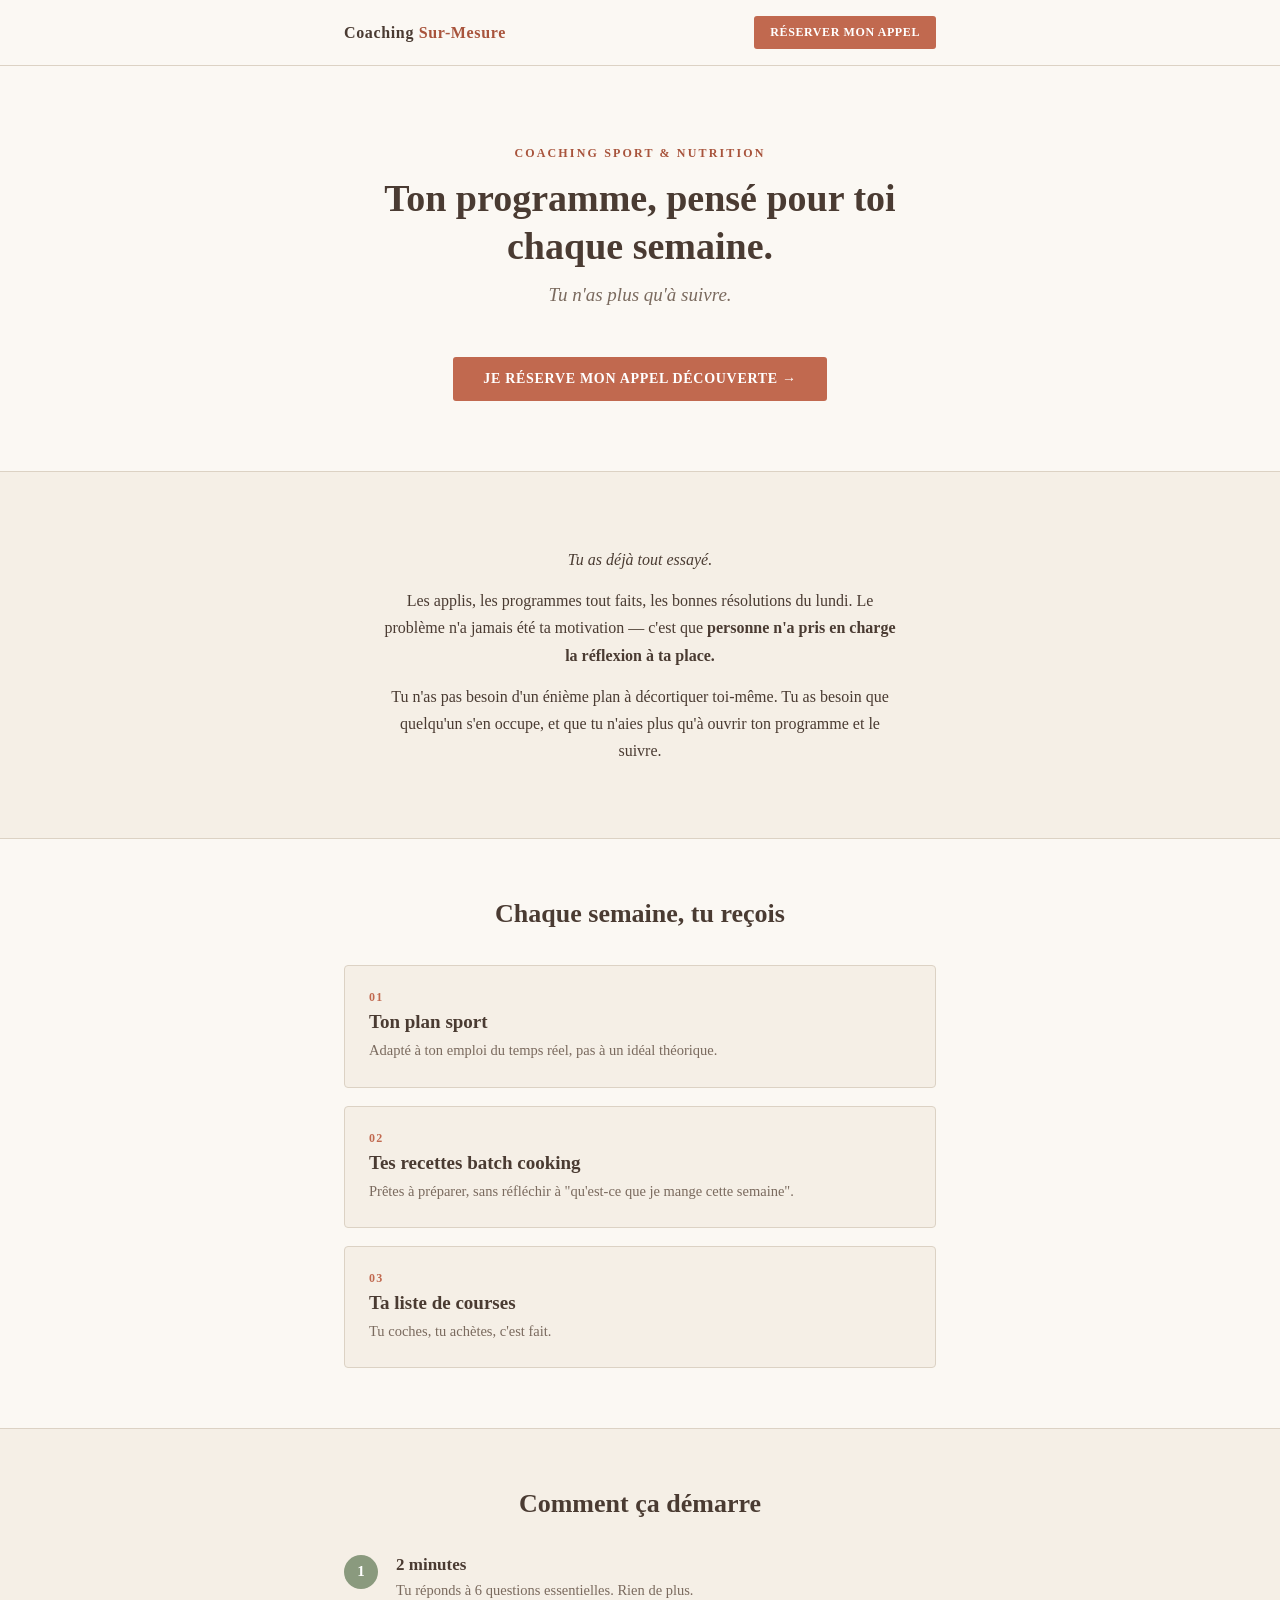
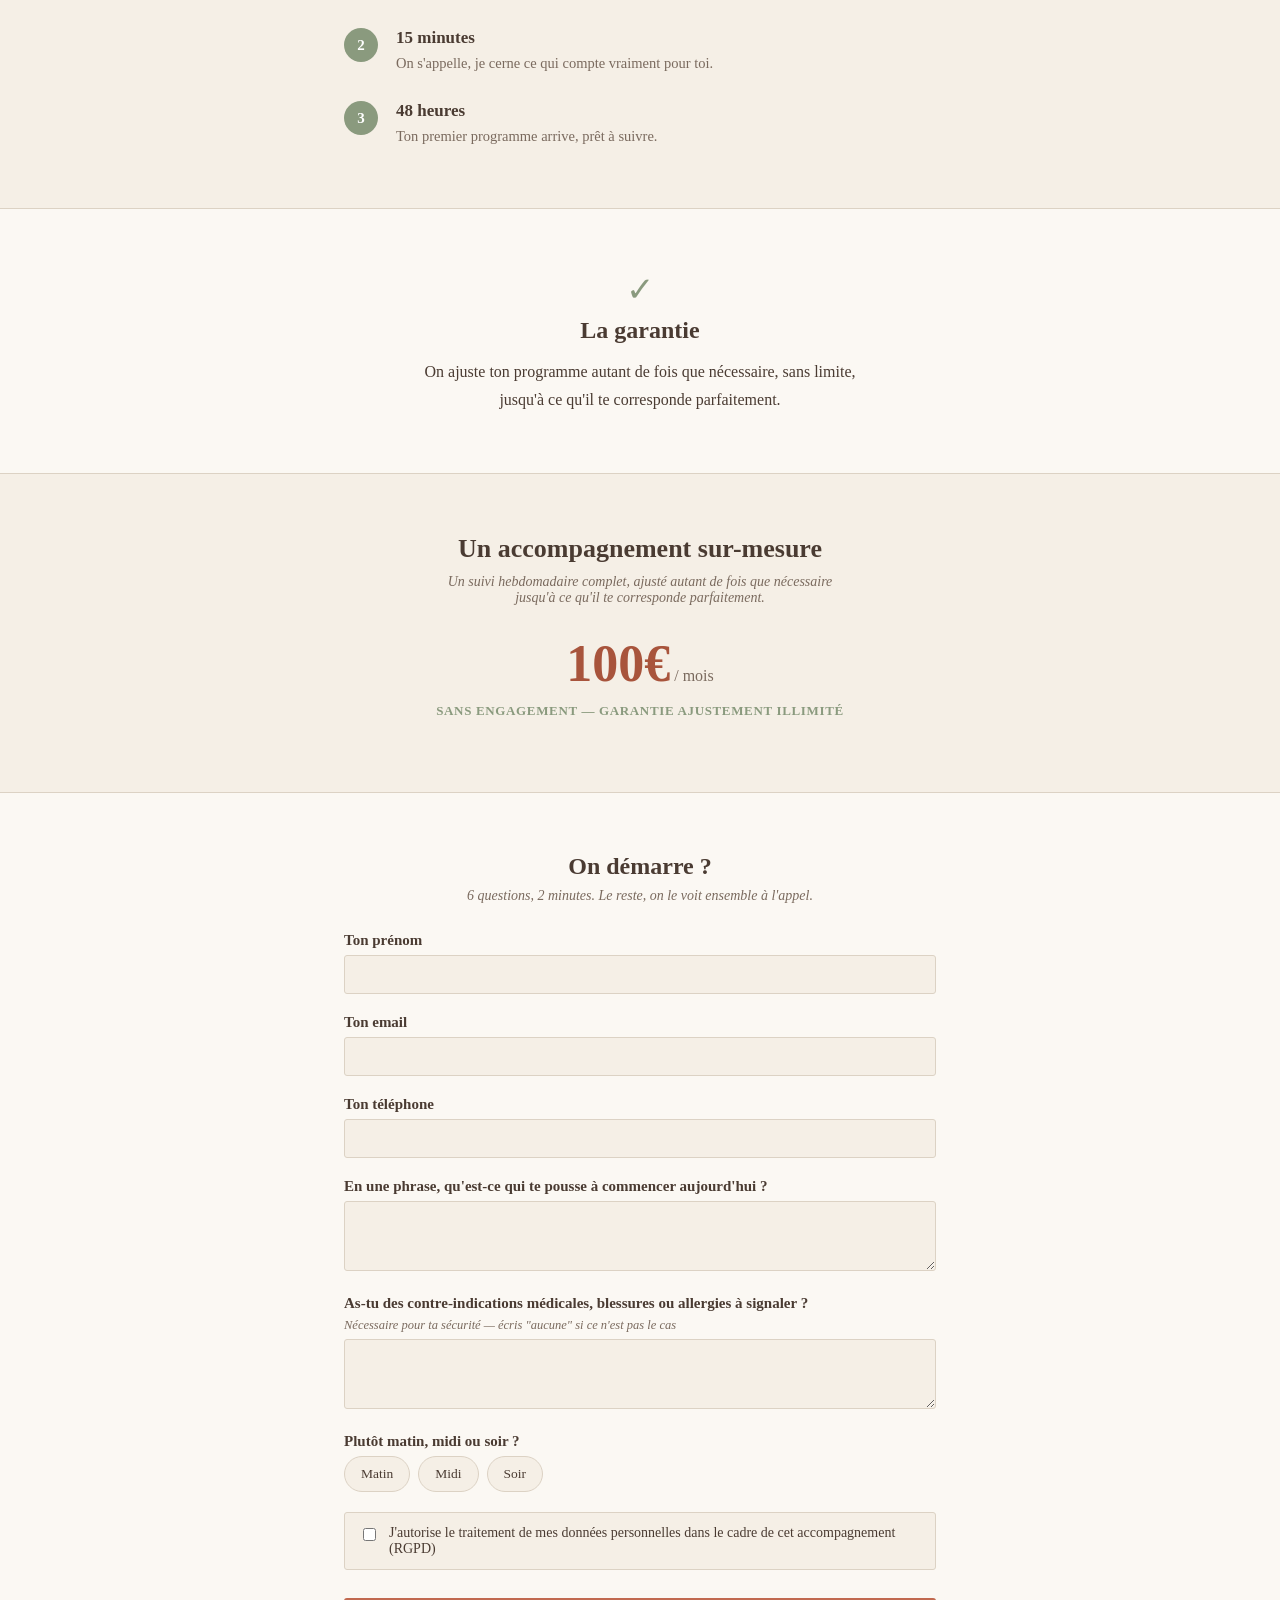
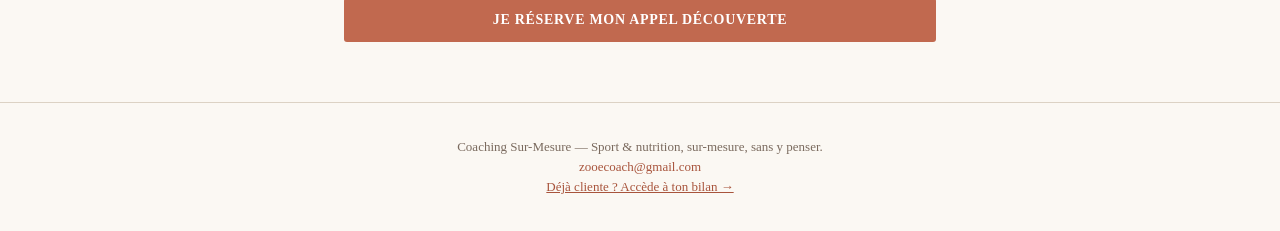
==== index.html @ 7b63535c "Import initial du site Coaching Sur-Mesure Page de vente + questionnaire bilan client, déplacés depu" ====
<!DOCTYPE html>
<html lang="fr">
<head>
<meta charset="UTF-8">
<meta name="viewport" content="width=device-width, initial-scale=1.0">
<title>Coaching Sur-Mesure — Sport & nutrition, pensés pour toi chaque semaine</title>
<meta name="description" content="Chaque semaine, un programme sport et nutrition pensé pour toi, ajusté autant de fois que nécessaire. Tu n'as plus qu'à suivre.">
<link rel="stylesheet" href="styles.css">
</head>
<body>

<header class="site-header">
  <div class="header-inner">
    <a href="index.html" class="brand-mark">Coaching <em>Sur-Mesure</em></a>
    <a href="#form" class="header-cta">Réserver mon appel</a>
  </div>
</header>

<section class="hero">
  <div class="wrap">
    <div class="eyebrow">Coaching sport & nutrition</div>
    <h1>Ton programme, pensé pour toi<br>chaque semaine.</h1>
    <p class="lead">Tu n'as plus qu'à suivre.</p>
    <a href="#form" class="btn-primary">Je réserve mon appel découverte →</a>
  </div>
</section>

<section class="empathy">
  <div class="wrap section-pad">
    <p class="big-line">Tu as déjà tout essayé.</p>
    <p>Les applis, les programmes tout faits, les bonnes résolutions du lundi. Le problème n'a jamais été ta motivation — c'est que <strong>personne n'a pris en charge la réflexion à ta place.</strong></p>
    <p>Tu n'as pas besoin d'un énième plan à décortiquer toi-même. Tu as besoin que quelqu'un s'en occupe, et que tu n'aies plus qu'à ouvrir ton programme et le suivre.</p>
  </div>
</section>

<section class="deliverable">
  <div class="wrap section-pad">
    <h2>Chaque semaine, tu reçois</h2>
    <div class="cards">
      <div class="item-card">
        <div class="num">01</div>
        <h3>Ton plan sport</h3>
        <p>Adapté à ton emploi du temps réel, pas à un idéal théorique.</p>
      </div>
      <div class="item-card">
        <div class="num">02</div>
        <h3>Tes recettes batch cooking</h3>
        <p>Prêtes à préparer, sans réfléchir à "qu'est-ce que je mange cette semaine".</p>
      </div>
      <div class="item-card">
        <div class="num">03</div>
        <h3>Ta liste de courses</h3>
        <p>Tu coches, tu achètes, c'est fait.</p>
      </div>
    </div>
  </div>
</section>

<section class="how">
  <div class="wrap section-pad">
    <h2>Comment ça démarre</h2>
    <div class="steps">
      <div class="step">
        <div class="step-num">1</div>
        <div>
          <h3>2 minutes</h3>
          <p>Tu réponds à 6 questions essentielles. Rien de plus.</p>
        </div>
      </div>
      <div class="step">
        <div class="step-num">2</div>
        <div>
          <h3>15 minutes</h3>
          <p>On s'appelle, je cerne ce qui compte vraiment pour toi.</p>
        </div>
      </div>
      <div class="step">
        <div class="step-num">3</div>
        <div>
          <h3>48 heures</h3>
          <p>Ton premier programme arrive, prêt à suivre.</p>
        </div>
      </div>
    </div>
  </div>
</section>

<section class="guarantee">
  <div class="wrap section-pad">
    <div class="guarantee-card">
      <div class="guarantee-mark">✓</div>
      <h2>La garantie</h2>
      <p>On ajuste ton programme autant de fois que nécessaire, sans limite, jusqu'à ce qu'il te corresponde parfaitement.</p>
    </div>
  </div>
</section>

<section class="pricing">
  <div class="wrap section-pad">
    <h2>Un accompagnement sur-mesure</h2>
    <p class="pricing-sub">Un suivi hebdomadaire complet, ajusté autant de fois que nécessaire jusqu'à ce qu'il te corresponde parfaitement.</p>
    <div class="price-tag">
      <span class="price-amount">100€</span>
      <span class="price-period">/ mois</span>
    </div>
    <p class="price-note">Sans engagement — garantie ajustement illimité</p>
  </div>
</section>

<section class="form-section" id="form">
  <div class="wrap section-pad">
    <div id="app"></div>
  </div>
</section>

<footer class="site-footer">
  <div class="footer-inner">
    <p>Coaching Sur-Mesure — Sport & nutrition, sur-mesure, sans y penser.</p>
    <p class="footer-links"><a href="mailto:zooecoach@gmail.com">zooecoach@gmail.com</a></p>
    <p><a href="questionnaire.html">Déjà cliente ? Accède à ton bilan →</a></p>
  </div>
</footer>

<script>
  // Scroll-reveal for sections
  const sections = document.querySelectorAll('section');
  const observer = new IntersectionObserver((entries) => {
    entries.forEach(entry => { if(entry.isIntersecting) entry.target.classList.add('visible'); });
  }, { threshold: 0.12 });
  sections.forEach(s => observer.observe(s));

  // ---- Mini intake form (6 questions) ----
  const WEB3FORMS_KEY = "cae832a3-8f1c-45bd-9341-9e95689a3f1f";
  const COACH_EMAIL = "zooecoach@gmail.com";

  let answers = {};
  let submitted = false;
  let emailStatus = 'pending';

  function renderForm(){
    const app = document.getElementById('app');
    if(submitted){
      if(emailStatus === 'sent'){
        app.innerHTML = `
          <div class="thankyou">
            <div class="mark">✓</div>
            <h2>C'est envoyé !</h2>
            <p>Je te recontacte très vite pour notre appel découverte de 15 minutes.<br>En attendant, respire — le plus dur (te lancer) est fait.</p>
          </div>`;
      } else {
        const mailto = buildMailto();
        app.innerHTML = `
          <div class="thankyou">
            <div class="mark" style="color:var(--terracotta);">!</div>
            <h2>Presque !</h2>
            <p>L'envoi automatique n'a pas fonctionné. Clique ci-dessous pour m'envoyer tes réponses directement :</p>
            <a href="${mailto}" target="_blank" rel="noopener noreferrer" class="btn-fallback">📧 M'envoyer mes réponses</a>
          </div>`;
      }
      return;
    }

    app.innerHTML = `
      <div class="form-intro">
        <h2>On démarre ?</h2>
        <p>6 questions, 2 minutes. Le reste, on le voit ensemble à l'appel.</p>
      </div>
      <div class="field">
        <label class="q">Ton prénom</label>
        <input type="text" id="f-prenom" value="${answers.prenom||''}">
      </div>
      <div class="field">
        <label class="q">Ton email</label>
        <input type="email" id="f-email" value="${answers.email||''}">
      </div>
      <div class="field">
        <label class="q">Ton téléphone</label>
        <input type="tel" id="f-tel" value="${answers.tel||''}">
      </div>
      <div class="field">
        <label class="q">En une phrase, qu'est-ce qui te pousse à commencer aujourd'hui ?</label>
        <textarea id="f-motivation">${answers.motivation||''}</textarea>
      </div>
      <div class="field">
        <label class="q">As-tu des contre-indications médicales, blessures ou allergies à signaler ?</label>
        <div class="hint">Nécessaire pour ta sécurité — écris "aucune" si ce n'est pas le cas</div>
        <textarea id="f-sante">${answers.sante||''}</textarea>
      </div>
      <div class="field">
        <label class="q">Plutôt matin, midi ou soir ?</label>
        <div class="choices" id="f-moment">
          ${['Matin','Midi','Soir'].map(m => `<div class="choice ${answers.moment===m?'selected':''}" data-value="${m}">${m}</div>`).join('')}
        </div>
      </div>
      <div class="field">
        <label class="check-row">
          <input type="checkbox" id="f-rgpd" ${answers.rgpd?'checked':''}>
          <span>J'autorise le traitement de mes données personnelles dans le cadre de cet accompagnement (RGPD)</span>
        </label>
      </div>
      <button id="submit-btn">Je réserve mon appel découverte</button>
    `;

    document.getElementById('f-prenom').addEventListener('input', e => answers.prenom = e.target.value);
    document.getElementById('f-email').addEventListener('input', e => answers.email = e.target.value);
    document.getElementById('f-tel').addEventListener('input', e => answers.tel = e.target.value);
    document.getElementById('f-motivation').addEventListener('input', e => answers.motivation = e.target.value);
    document.getElementById('f-sante').addEventListener('input', e => answers.sante = e.target.value);
    document.getElementById('f-rgpd').addEventListener('change', e => answers.rgpd = e.target.checked);
    document.querySelectorAll('#f-moment .choice').forEach(chip => {
      chip.addEventListener('click', () => { answers.moment = chip.dataset.value; renderForm(); });
    });
    document.getElementById('submit-btn').addEventListener('click', onSubmit);
  }

  function buildPlainText(){
    return `Nouvelle prospect — Coaching Sur-Mesure\n\n` +
      `Prénom : ${answers.prenom||''}\n` +
      `Email : ${answers.email||''}\n` +
      `Téléphone : ${answers.tel||''}\n` +
      `Motivation : ${answers.motivation||''}\n` +
      `Santé / contre-indications : ${answers.sante||''}\n` +
      `Moment préféré : ${answers.moment||''}\n` +
      `RGPD : ${answers.rgpd ? 'Oui' : 'Non'}\n`;
  }

  function buildMailto(){
    const subject = `Nouvelle prospect — ${answers.prenom||'Sans nom'}`;
    return `mailto:${COACH_EMAIL}?subject=${encodeURIComponent(subject)}&body=${encodeURIComponent(buildPlainText())}`;
  }

  async function onSubmit(){
    if(!answers.prenom || !answers.email){
      alert("Merci de renseigner au moins ton prénom et ton email.");
      return;
    }
    if(!answers.rgpd){
      alert("Merci de cocher la case RGPD pour continuer.");
      return;
    }
    const btn = document.getElementById('submit-btn');
    btn.disabled = true;
    btn.textContent = 'Envoi en cours...';

    try{
      const res = await fetch('https://api.web3forms.com/submit', {
        method: 'POST',
        headers: { 'Content-Type': 'application/json', 'Accept': 'application/json' },
        body: JSON.stringify({
          access_key: WEB3FORMS_KEY,
          subject: `Nouvelle prospect — ${answers.prenom}`,
          from_name: `Coaching Sur-Mesure — ${answers.prenom}`,
          email: COACH_EMAIL,
          message: buildPlainText(),
        })
      });
      const data = await res.json();
      emailStatus = (res.ok && data.success) ? 'sent' : 'failed';
    } catch(e){
      emailStatus = 'failed';
    }
    submitted = true;
    renderForm();
  }

  renderForm();
</script>
</body>
</html>
---- styles.css ----
:root{
  --cream:#F5EFE6;
  --cream-light:#FBF8F3;
  --terracotta:#C1694F;
  --terracotta-dark:#A8543C;
  --sage:#8A9A7E;
  --sage-light:#DCE3D5;
  --ink:#4A3B32;
  --ink-light:#7A6A5E;
  --line:#DCD2C4;
}
@media (prefers-color-scheme: dark){
  :root{
    --cream:#241E19;
    --cream-light:#2C2521;
    --terracotta:#D97A5F;
    --terracotta-dark:#E8916F;
    --sage:#9CAA90;
    --sage-light:#3A4136;
    --ink:#F1E9DE;
    --ink-light:#B8A99A;
    --line:#463C34;
  }
}

*{box-sizing:border-box;}
html,body{ margin:0; background:var(--cream); }
body{
  color:var(--ink);
  font-family: Georgia, 'Iowan Old Style', Palatino, 'Palatino Linotype', serif;
}
h1,h2,h3{ font-family: Georgia, 'Iowan Old Style', Palatino, serif; margin:0; }
.wrap{ max-width:640px; margin:0 auto; padding:0 24px; }
a{ color:var(--terracotta-dark); }

/* ---- Header ---- */
.site-header{
  position:sticky; top:0; z-index:10;
  background:var(--cream-light); border-bottom:1px solid var(--line);
}
.header-inner{
  display:flex; align-items:center; justify-content:space-between;
  padding:16px 24px; max-width:640px; margin:0 auto;
}
.brand-mark{
  font-family: Georgia, serif; font-size:16px; letter-spacing:0.04em;
  color:var(--ink); text-decoration:none; font-weight:600;
}
.brand-mark em{ color:var(--terracotta-dark); font-style:normal; }
.header-cta{
  font-size:12px; letter-spacing:0.05em; text-transform:uppercase; font-weight:600;
  color:#fff; background:var(--terracotta); text-decoration:none;
  padding:9px 16px; border-radius:3px; white-space:nowrap;
}
.header-cta:hover{ background:var(--terracotta-dark); }

/* ---- Footer ---- */
.site-footer{ border-top:1px solid var(--line); background:var(--cream-light); }
.footer-inner{ max-width:640px; margin:0 auto; padding:32px 24px; text-align:center; }
.footer-inner p{ color:var(--ink-light); font-size:13px; margin:4px 0; }
.footer-links a{ text-decoration:none; }
.footer-back{ font-size:13px; color:var(--ink-light); text-decoration:underline; }

/* ---- Sections / reveal ---- */
section{ opacity:0; transform:translateY(16px); transition:opacity .6s ease, transform .6s ease; }
section.visible{ opacity:1; transform:translateY(0); }
.wrap.section-pad{ padding:60px 24px; }

/* ---- Hero ---- */
.hero{ text-align:center; background:var(--cream-light); border-bottom:1px solid var(--line); }
.hero .wrap{ padding-top:80px; padding-bottom:70px; }
.eyebrow{ letter-spacing:0.18em; text-transform:uppercase; font-size:12px; color:var(--terracotta-dark); font-weight:600; }
.hero h1{ font-size:38px; line-height:1.25; margin-top:14px; color:var(--ink); }
.lead{ font-size:19px; font-style:italic; color:var(--ink-light); margin-top:14px; }
a.btn-primary{
  display:inline-block; margin-top:32px; background:var(--terracotta); color:#fff;
  text-decoration:none; padding:14px 30px; border-radius:3px; font-size:14px;
  letter-spacing:0.05em; text-transform:uppercase; font-weight:600;
}
a.btn-primary:hover{ background:var(--terracotta-dark); }

/* ---- Empathy ---- */
.empathy .wrap{ text-align:center; max-width:560px; }
.big-line{ font-size:24px; font-style:italic; color:var(--terracotta-dark); margin-bottom:20px; }
.empathy p{ font-size:16px; line-height:1.7; color:var(--ink); margin:14px 0; }

/* ---- Deliverable cards ---- */
.deliverable{ background:var(--cream-light); border-top:1px solid var(--line); border-bottom:1px solid var(--line); }
.deliverable h2{ text-align:center; font-size:26px; margin-bottom:36px; }
.cards{ display:flex; flex-direction:column; gap:18px; }
.item-card{ background:var(--cream); border:1px solid var(--line); border-radius:4px; padding:24px; }
.item-card .num{ font-size:12px; color:var(--terracotta); font-weight:600; letter-spacing:0.1em; }
.item-card h3{ font-size:19px; margin-top:6px; margin-bottom:6px; }
.item-card p{ font-size:14.5px; color:var(--ink-light); margin:0; line-height:1.6; }

/* ---- Steps ---- */
.how h2{ text-align:center; font-size:26px; margin-bottom:36px; }
.steps{ display:flex; flex-direction:column; gap:26px; }
.step{ display:flex; gap:18px; align-items:flex-start; }
.step-num{
  flex-shrink:0; width:34px; height:34px; border-radius:50%; background:var(--sage);
  color:#fff; display:flex; align-items:center; justify-content:center; font-size:15px; font-weight:600;
}
.step h3{ font-size:17px; margin-bottom:4px; }
.step p{ font-size:14.5px; color:var(--ink-light); margin:0; line-height:1.6; }

/* ---- Guarantee ---- */
.guarantee{ background:var(--cream-light); border-top:1px solid var(--line); border-bottom:1px solid var(--line); }
.guarantee-card{ text-align:center; }
.guarantee-mark{ font-size:34px; color:var(--sage); margin-bottom:8px; }
.guarantee h2{ font-size:24px; margin-bottom:14px; }
.guarantee p{ font-size:16px; line-height:1.7; color:var(--ink); max-width:460px; margin:0 auto; }

/* ---- Pricing ---- */
.pricing{ text-align:center; }
.pricing h2{ font-size:26px; }
.pricing-sub{ font-size:14px; color:var(--ink-light); font-style:italic; margin-top:10px; max-width:420px; margin-left:auto; margin-right:auto; }
.price-tag{ margin-top:28px; }
.price-amount{ font-size:52px; color:var(--terracotta-dark); font-weight:600; }
.price-period{ font-size:16px; color:var(--ink-light); }
.price-note{ margin-top:10px; font-size:13px; color:var(--sage); text-transform:uppercase; letter-spacing:0.05em; font-weight:600; }

.form-section{ background:var(--cream-light); border-top:1px solid var(--line); }

/* ---- Forms (shared: mini-form + questionnaire) ---- */
.form-intro{ text-align:center; margin-bottom:28px; }
.form-intro h2{ font-size:24px; }
.form-intro p{ color:var(--ink-light); font-size:14px; margin-top:8px; font-style:italic; }
.field{ margin-bottom:20px; }
.field label.q{ display:block; font-weight:600; font-size:15px; margin-bottom:6px; color:var(--ink); }
.field .hint{ font-size:12.5px; color:var(--ink-light); font-style:italic; margin-bottom:6px; }
input[type=text], input[type=email], input[type=tel], input[type=number], textarea, select{
  width:100%; font-family: Georgia, serif; font-size:15px; padding:10px 12px;
  border:1px solid var(--line); border-radius:3px; background:var(--cream); color:var(--ink);
}
input:focus, textarea:focus, select:focus{ outline:2px solid var(--sage); outline-offset:1px; border-color:var(--sage); }
textarea{ min-height:70px; resize:vertical; }
.choices{ display:flex; flex-wrap:wrap; gap:8px; }
.choice{
  padding:9px 16px; border:1px solid var(--line); border-radius:20px; font-size:13.5px;
  cursor:pointer; background:var(--cream); color:var(--ink); transition:all .15s ease; user-select:none;
}
.choice:hover{ border-color:var(--sage); }
.choice.selected{ background:var(--terracotta); border-color:var(--terracotta); color:#fff; }
.choice.selected.multi{ background:var(--sage); border-color:var(--sage); }
.check-row{ display:flex; align-items:flex-start; gap:10px; padding:12px 14px; background:var(--cream); border:1px solid var(--line); border-radius:3px; cursor:pointer; }
.check-row input{ margin-top:3px; width:auto; }
.check-row span{ font-size:14px; }
button{
  font-family: Georgia, serif; font-size:14px; letter-spacing:0.05em; text-transform:uppercase; font-weight:600;
  padding:14px 30px; border-radius:3px; border:none; cursor:pointer; width:100%;
  background:var(--terracotta); color:#fff; margin-top:8px;
}
button:hover:not(:disabled){ background:var(--terracotta-dark); }
button:disabled{ opacity:0.5; cursor:not-allowed; }
.thankyou{ text-align:center; padding:30px 10px; }
.thankyou .mark{ font-size:38px; color:var(--sage); margin-bottom:12px; }
.thankyou h2{ font-size:24px; }
.thankyou p{ color:var(--ink-light); margin-top:10px; line-height:1.6; }
a.btn-fallback{ display:inline-block; margin-top:18px; text-decoration:none; color:#fff; background:var(--terracotta); padding:12px 24px; border-radius:3px; font-size:13px; text-transform:uppercase; letter-spacing:0.05em; font-weight:600; }

/* ---- Questionnaire page (multi-step) ---- */
.q-wrap{ max-width:640px; margin:0 auto; padding:32px 20px 80px; }
.progress-track{ height:3px; background:var(--line); border-radius:2px; margin:24px 0 8px; overflow:hidden; }
.progress-fill{ height:100%; background:var(--terracotta); transition:width .4s ease; }
.progress-label{ font-size:12px; color:var(--ink-light); text-align:right; letter-spacing:0.04em; }
.card{ background:var(--cream-light); border:1px solid var(--line); border-radius:4px; padding:32px 28px; margin-top:20px; }
.section-num{ font-size:13px; color:var(--terracotta); font-weight:600; letter-spacing:0.1em; }
.section-title{ font-size:22px; margin-top:4px; margin-bottom:4px; color:var(--ink); }
.section-sub{ color:var(--ink-light); font-size:14px; font-style:italic; margin-bottom:20px; }
.nav-row{ display:flex; justify-content:space-between; align-items:center; margin-top:28px; }
.q-wrap button{ width:auto; font-size:13px; padding:12px 26px; text-transform:uppercase; }
.btn-ghost{ background:transparent !important; color:var(--ink-light) !important; border:1px solid var(--line) !important; }
.btn-ghost:hover{ border-color:var(--ink-light) !important; }
.intro-actions{ text-align:center; margin-top:28px; }
.detail-row{ padding:9px 0; border-bottom:1px dashed var(--line); font-size:13.5px; }
.detail-row:last-child{ border-bottom:none; }
.detail-row .k{ color:var(--terracotta-dark); font-weight:600; display:block; margin-bottom:2px; font-size:12px; text-transform:uppercase; letter-spacing:0.04em; }

@media (max-width:480px){
  .hero h1{ font-size:30px; }
  .header-cta{ padding:8px 12px; font-size:11px; }
}
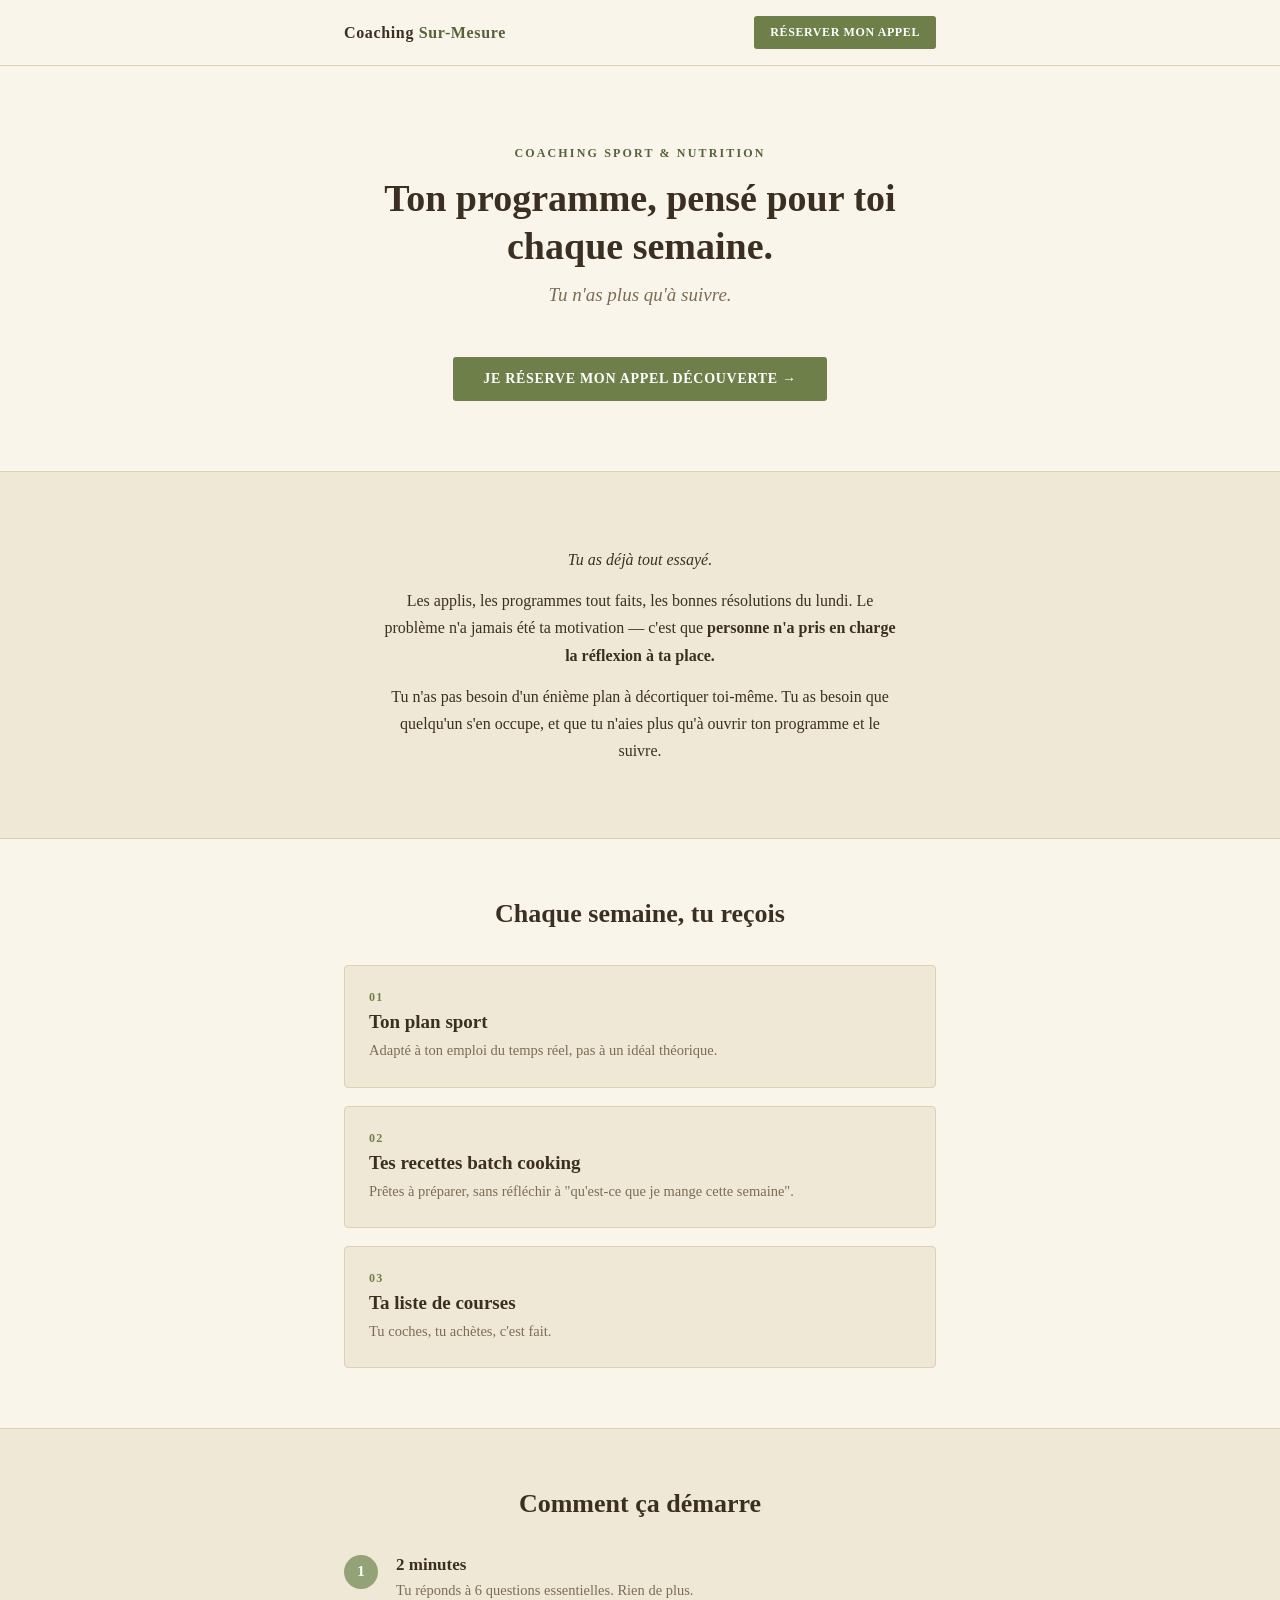
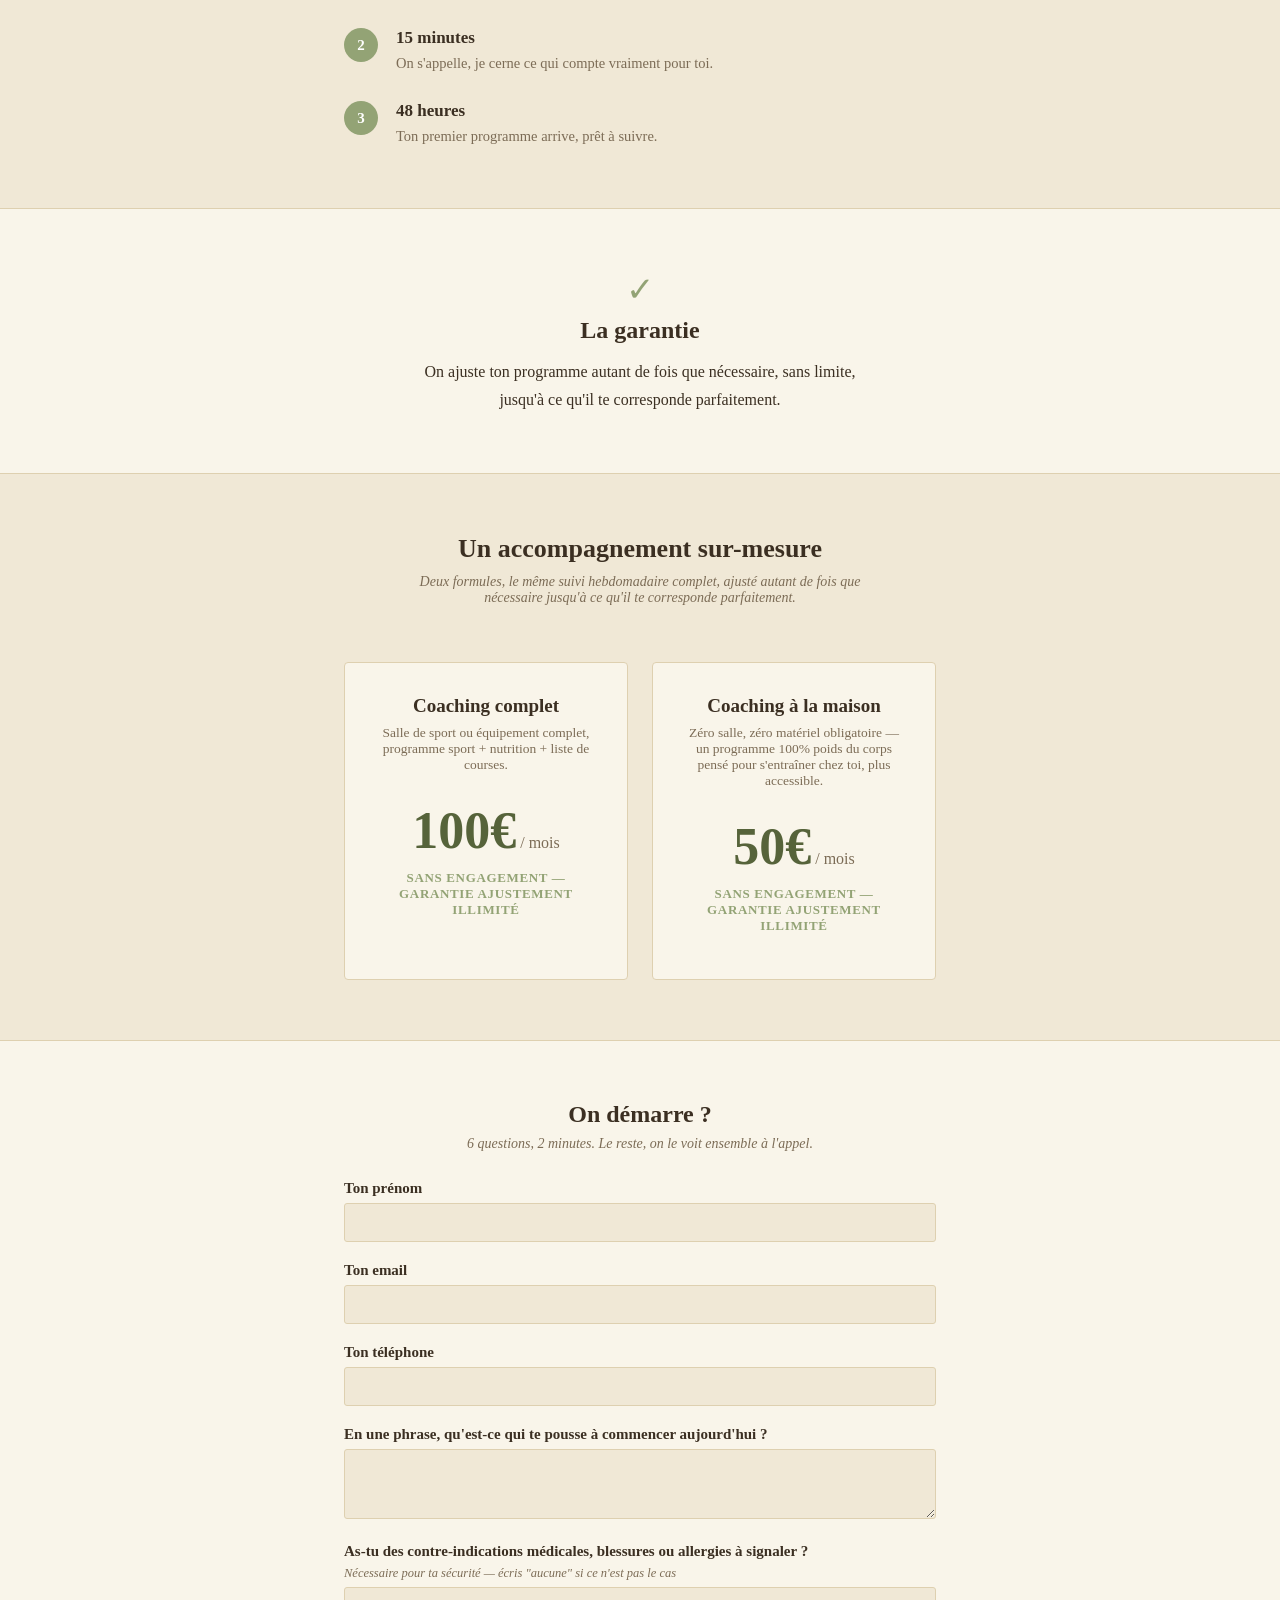
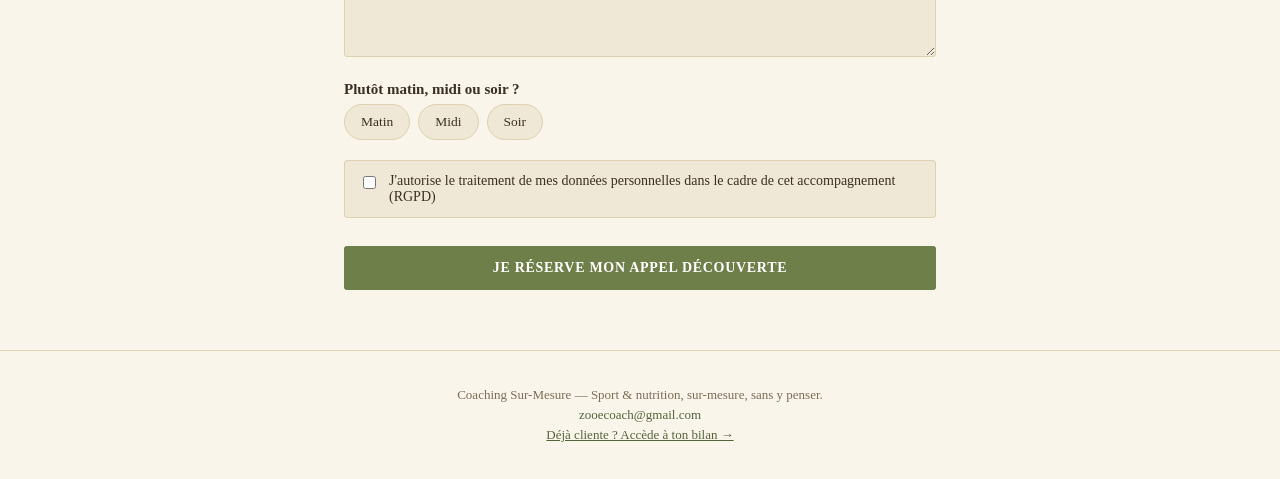
==== commit 38115c0b: "Prioriser les mouvements polyarticulaires, automatiser la conversion prospect -> fiche cliente, ajou" ====
--- a/index.html
+++ b/index.html
@@ -98,12 +98,27 @@
 <section class="pricing">
   <div class="wrap section-pad">
     <h2>Un accompagnement sur-mesure</h2>
-    <p class="pricing-sub">Un suivi hebdomadaire complet, ajusté autant de fois que nécessaire jusqu'à ce qu'il te corresponde parfaitement.</p>
-    <div class="price-tag">
-      <span class="price-amount">100€</span>
-      <span class="price-period">/ mois</span>
-    </div>
-    <p class="price-note">Sans engagement — garantie ajustement illimité</p>
+    <p class="pricing-sub">Deux formules, le même suivi hebdomadaire complet, ajusté autant de fois que nécessaire jusqu'à ce qu'il te corresponde parfaitement.</p>
+    <div class="pricing-grid">
+      <div class="card price-card">
+        <h3>Coaching complet</h3>
+        <p class="price-card-desc">Salle de sport ou équipement complet, programme sport + nutrition + liste de courses.</p>
+        <div class="price-tag">
+          <span class="price-amount">100€</span>
+          <span class="price-period">/ mois</span>
+        </div>
+        <p class="price-note">Sans engagement — garantie ajustement illimité</p>
+      </div>
+      <div class="card price-card">
+        <h3>Coaching à la maison</h3>
+        <p class="price-card-desc">Zéro salle, zéro matériel obligatoire — un programme 100% poids du corps pensé pour s'entraîner chez toi, plus accessible.</p>
+        <div class="price-tag">
+          <span class="price-amount">50€</span>
+          <span class="price-period">/ mois</span>
+        </div>
+        <p class="price-note">Sans engagement — garantie ajustement illimité</p>
+      </div>
+    </div>
   </div>
 </section>
 
--- a/styles.css
+++ b/styles.css
@@ -1,26 +1,14 @@
 :root{
-  --cream:#F5EFE6;
-  --cream-light:#FBF8F3;
-  --terracotta:#C1694F;
-  --terracotta-dark:#A8543C;
-  --sage:#8A9A7E;
-  --sage-light:#DCE3D5;
-  --ink:#4A3B32;
-  --ink-light:#7A6A5E;
-  --line:#DCD2C4;
-}
-@media (prefers-color-scheme: dark){
-  :root{
-    --cream:#241E19;
-    --cream-light:#2C2521;
-    --terracotta:#D97A5F;
-    --terracotta-dark:#E8916F;
-    --sage:#9CAA90;
-    --sage-light:#3A4136;
-    --ink:#F1E9DE;
-    --ink-light:#B8A99A;
-    --line:#463C34;
-  }
+  color-scheme: light;
+  --cream:#F0E8D6;
+  --cream-light:#F9F5EA;
+  --terracotta:#6F7F4A;
+  --terracotta-dark:#56633A;
+  --sage:#93A375;
+  --sage-light:#E6EAD9;
+  --ink:#3B2F22;
+  --ink-light:#7C6C56;
+  --line:#DED0B0;
 }
 
 *{box-sizing:border-box;}
@@ -114,7 +102,12 @@
 /* ---- Pricing ---- */
 .pricing{ text-align:center; }
 .pricing h2{ font-size:26px; }
-.pricing-sub{ font-size:14px; color:var(--ink-light); font-style:italic; margin-top:10px; max-width:420px; margin-left:auto; margin-right:auto; }
+.pricing-sub{ font-size:14px; color:var(--ink-light); font-style:italic; margin-top:10px; max-width:480px; margin-left:auto; margin-right:auto; }
+.pricing-grid{ display:grid; grid-template-columns:1fr 1fr; gap:24px; max-width:760px; margin:36px auto 0; }
+@media (max-width:640px){ .pricing-grid{ grid-template-columns:1fr; } }
+.price-card{ margin-top:0; }
+.price-card h3{ font-size:19px; }
+.price-card-desc{ font-size:13.5px; color:var(--ink-light); margin-top:8px; min-height:42px; }
 .price-tag{ margin-top:28px; }
 .price-amount{ font-size:52px; color:var(--terracotta-dark); font-weight:600; }
 .price-period{ font-size:16px; color:var(--ink-light); }
@@ -181,3 +174,44 @@
   .hero h1{ font-size:30px; }
   .header-cta{ padding:8px 12px; font-size:11px; }
 }
+
+/* ---- Générateur (outil interne) ---- */
+.gen-wrap{ max-width:900px; margin:0 auto; padding:32px 20px 80px; }
+.passcode-box{ max-width:400px; margin:80px auto; text-align:center; }
+.passcode-box input{ max-width:200px; margin:14px auto; text-align:center; letter-spacing:0.2em; }
+.gen-form-grid{ display:grid; grid-template-columns:1fr 1fr; gap:18px 20px; }
+@media (max-width:640px){ .gen-form-grid{ grid-template-columns:1fr; } }
+.gen-form-grid .field{ margin-bottom:0; }
+.field-full{ grid-column:1 / -1; }
+.checkbox-list{ display:flex; flex-wrap:wrap; gap:8px; }
+.checkbox-chip{ display:flex; align-items:center; gap:6px; padding:7px 12px; border:1px solid var(--line); border-radius:20px; font-size:13px; background:var(--cream); cursor:pointer; }
+.checkbox-chip input{ width:auto; margin:0; }
+fieldset{ border:1px solid var(--line); border-radius:4px; padding:16px 18px; margin:0 0 20px; }
+legend{ font-weight:600; font-size:13px; text-transform:uppercase; letter-spacing:0.05em; color:var(--terracotta-dark); padding:0 6px; }
+.plan-day{ background:var(--cream-light); border:1px solid var(--line); border-radius:4px; padding:20px 22px; margin-bottom:14px; }
+.plan-day h3{ font-size:17px; margin-bottom:2px; }
+.plan-day .day-meta{ font-size:12.5px; color:var(--ink-light); font-style:italic; margin-bottom:12px; }
+.plan-table{ width:100%; border-collapse:collapse; font-size:13.5px; }
+.plan-table th{ text-align:left; font-size:11px; text-transform:uppercase; letter-spacing:0.04em; color:var(--ink-light); padding:6px 8px; border-bottom:1px solid var(--line); }
+.plan-table td{ padding:7px 8px; border-bottom:1px dashed var(--line); }
+.plan-table tr:last-child td{ border-bottom:none; }
+.meal-row{ display:flex; justify-content:space-between; gap:10px; padding:6px 0; border-bottom:1px dashed var(--line); font-size:13.5px; }
+.meal-row:last-child{ border-bottom:none; }
+.meal-row .slot{ color:var(--ink-light); font-size:11px; text-transform:uppercase; letter-spacing:0.04em; min-width:110px; }
+.meal-row summary::-webkit-details-marker{ display:none; }
+.meal-row summary{ font-size:13.5px; }
+.meal-detail{ margin-top:10px; padding:12px 14px; background:var(--cream); border:1px solid var(--line); border-radius:3px; font-size:12.5px; line-height:1.6; }
+.shopping-grid{ columns:2; column-gap:30px; font-size:13.5px; }
+@media (max-width:640px){ .shopping-grid{ columns:1; } }
+.shopping-grid div{ padding:4px 0; border-bottom:1px dashed var(--line); break-inside:avoid; }
+.summary-stats{ display:flex; gap:24px; flex-wrap:wrap; margin:18px 0 28px; }
+.stat-block{ background:var(--cream-light); border:1px solid var(--line); border-radius:4px; padding:14px 20px; }
+.stat-block .n{ font-size:26px; color:var(--terracotta-dark); font-weight:600; }
+.stat-block .l{ font-size:12px; color:var(--ink-light); text-transform:uppercase; letter-spacing:0.04em; }
+.results-actions{ display:flex; gap:10px; margin:10px 0 30px; flex-wrap:wrap; }
+.results-actions button{ width:auto; }
+@media print{
+  .site-header, .site-footer, #form-section, .results-actions{ display:none !important; }
+  body{ background:#fff; }
+  .plan-day{ break-inside:avoid; border:1px solid #ccc; }
+}
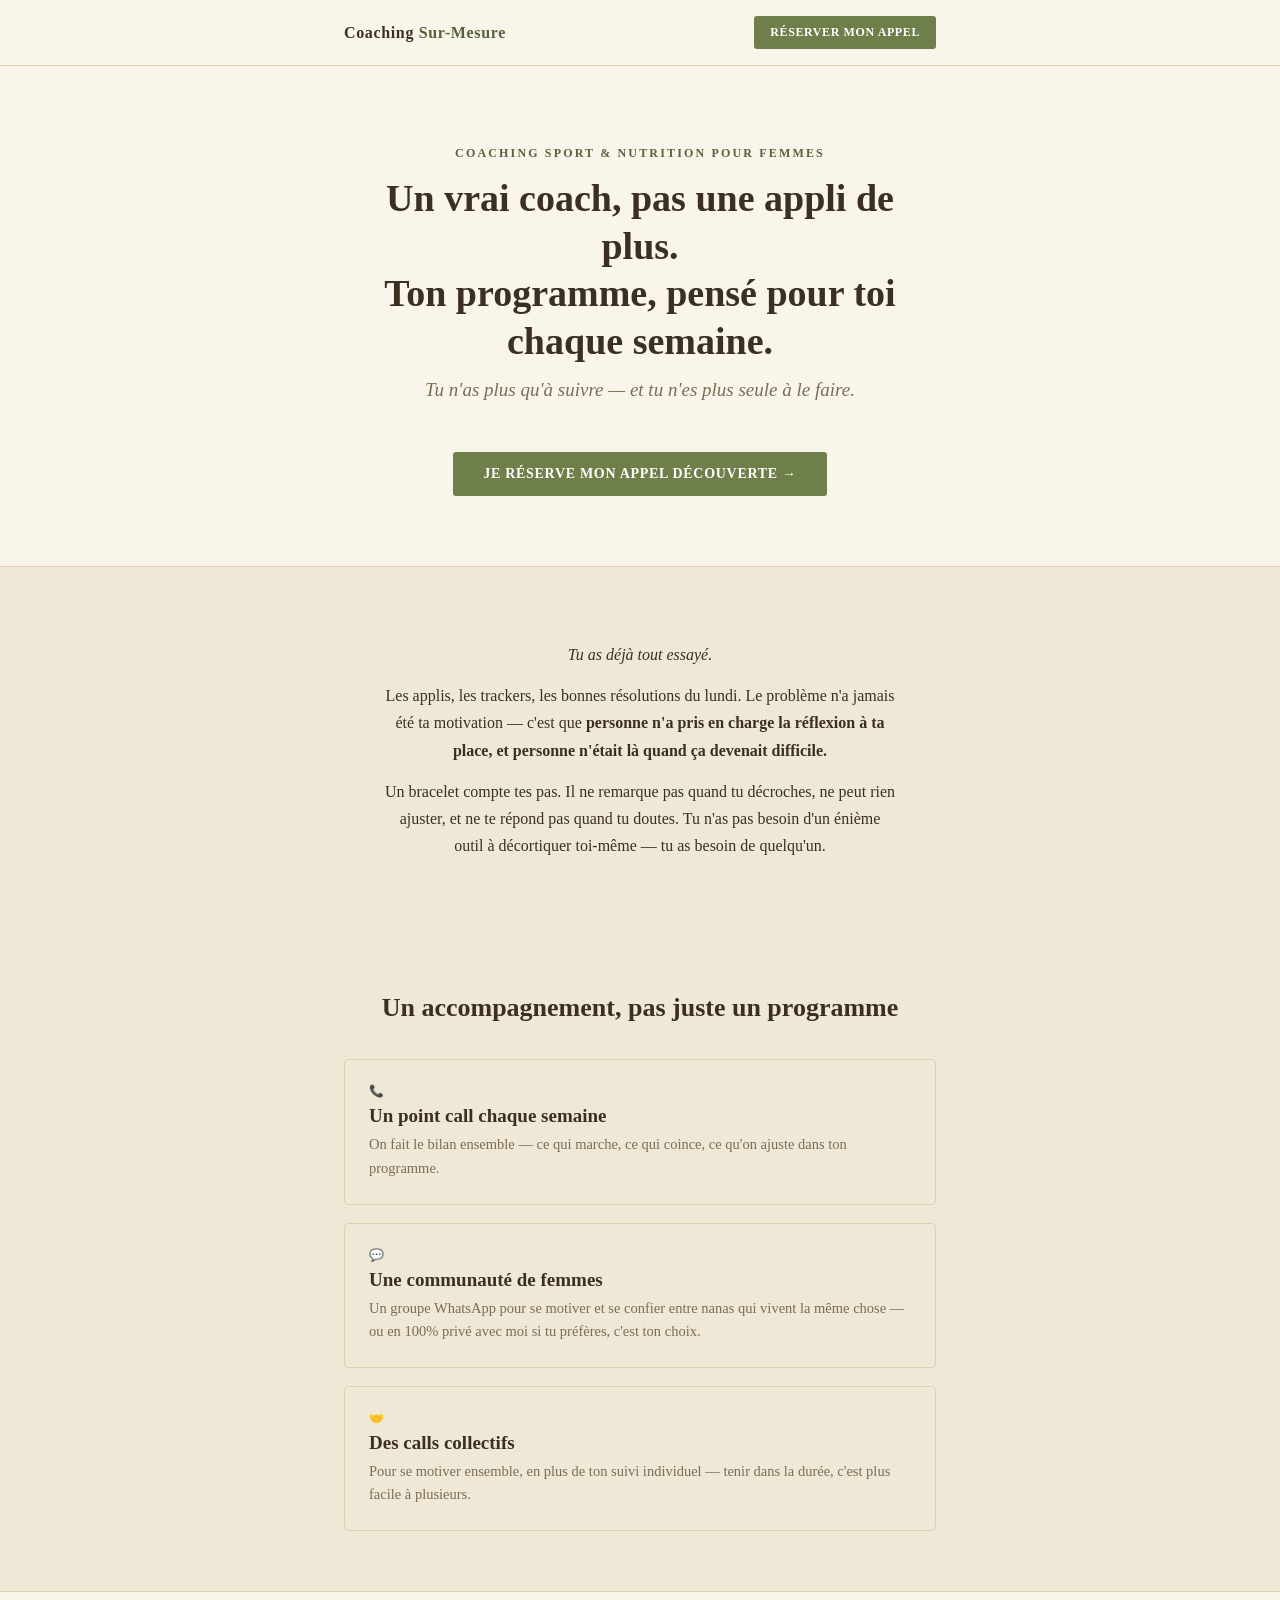
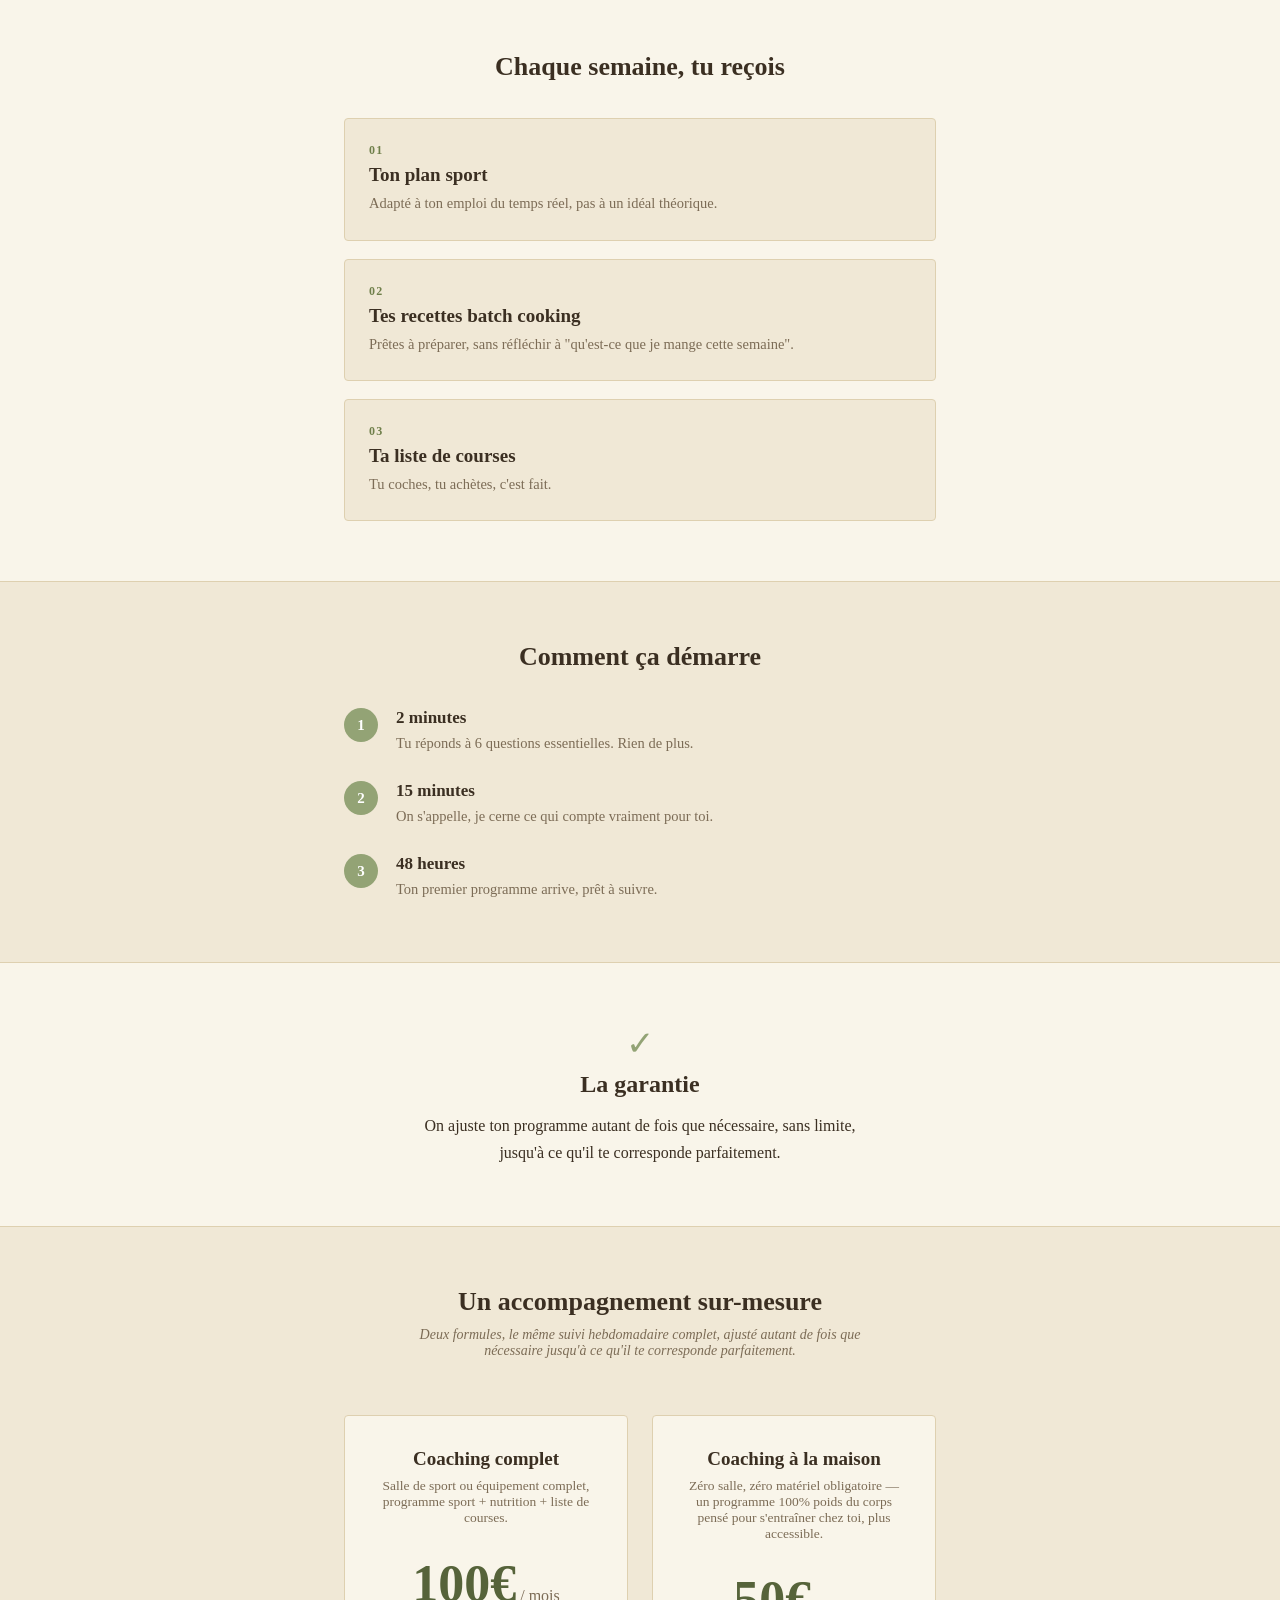
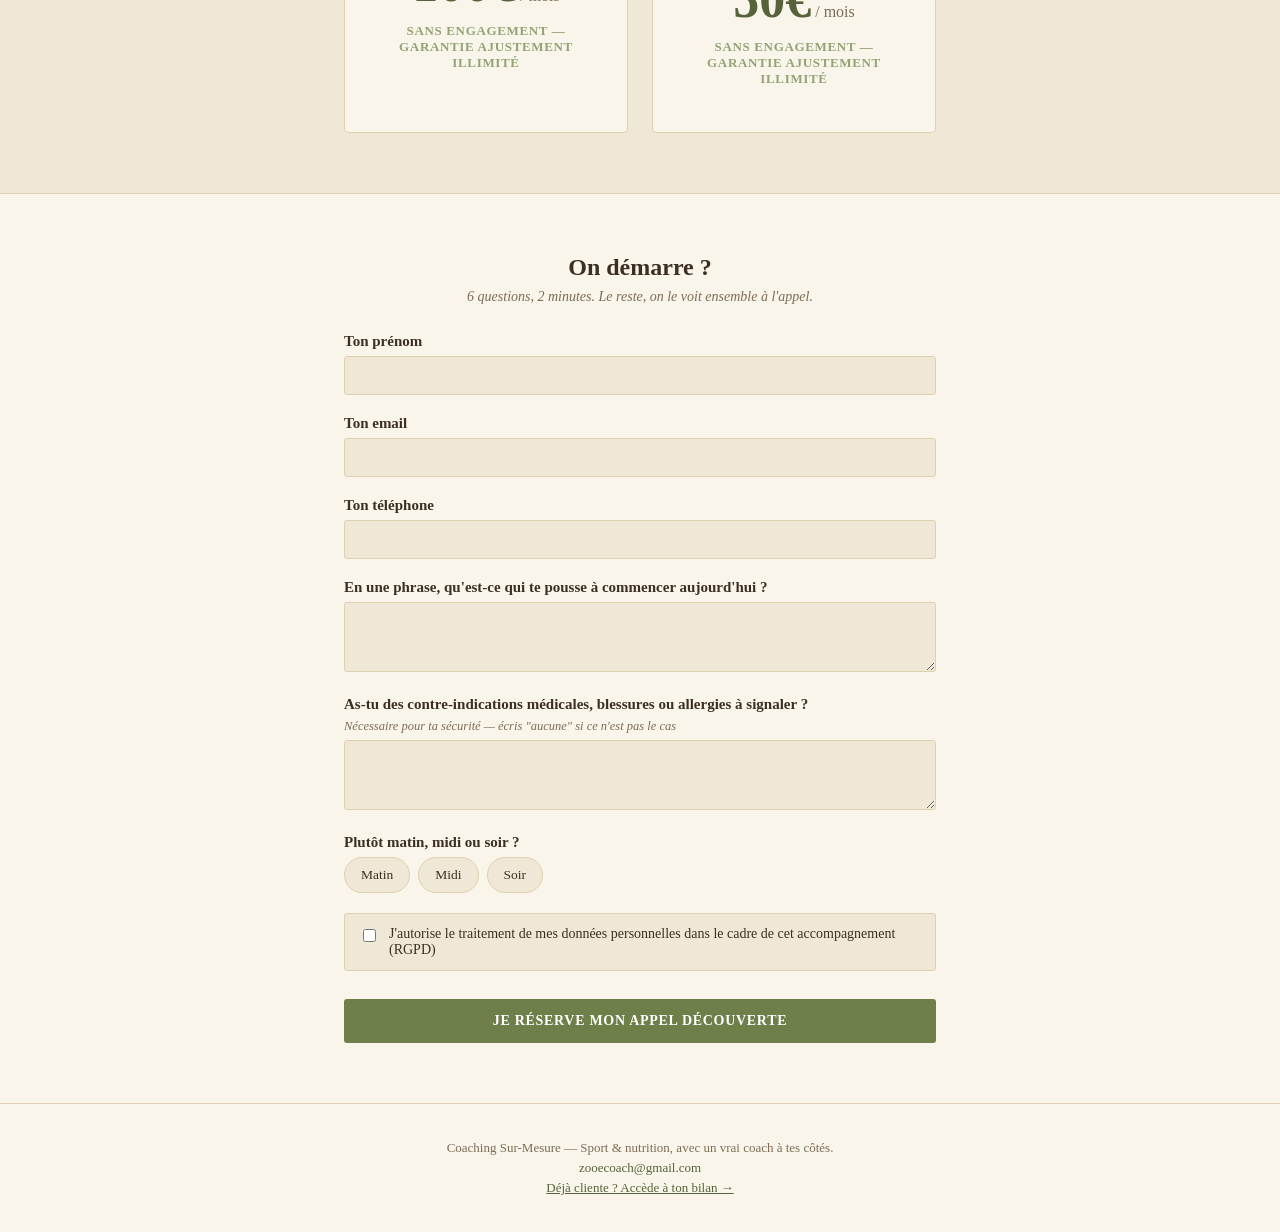
==== commit 1e431846: "Recentrer le discours du site sur l'accompagnement humain (femmes, point call hebdo, communauté What" ====
--- a/index.html
+++ b/index.html
@@ -3,8 +3,8 @@
 <head>
 <meta charset="UTF-8">
 <meta name="viewport" content="width=device-width, initial-scale=1.0">
-<title>Coaching Sur-Mesure — Sport & nutrition, pensés pour toi chaque semaine</title>
-<meta name="description" content="Chaque semaine, un programme sport et nutrition pensé pour toi, ajusté autant de fois que nécessaire. Tu n'as plus qu'à suivre.">
+<title>Coaching Sur-Mesure — Un vrai coach, pas une appli, pour les femmes qui veulent bouger</title>
+<meta name="description" content="Un programme sport et nutrition pensé pour toi chaque semaine, un point call hebdo, et une communauté de femmes pour ne plus avancer seule. Ajusté autant de fois que nécessaire.">
 <link rel="stylesheet" href="styles.css">
 </head>
 <body>
@@ -18,9 +18,9 @@
 
 <section class="hero">
   <div class="wrap">
-    <div class="eyebrow">Coaching sport & nutrition</div>
-    <h1>Ton programme, pensé pour toi<br>chaque semaine.</h1>
-    <p class="lead">Tu n'as plus qu'à suivre.</p>
+    <div class="eyebrow">Coaching sport & nutrition pour femmes</div>
+    <h1>Un vrai coach, pas une appli de plus.<br>Ton programme, pensé pour toi chaque semaine.</h1>
+    <p class="lead">Tu n'as plus qu'à suivre — et tu n'es plus seule à le faire.</p>
     <a href="#form" class="btn-primary">Je réserve mon appel découverte →</a>
   </div>
 </section>
@@ -28,8 +28,31 @@
 <section class="empathy">
   <div class="wrap section-pad">
     <p class="big-line">Tu as déjà tout essayé.</p>
-    <p>Les applis, les programmes tout faits, les bonnes résolutions du lundi. Le problème n'a jamais été ta motivation — c'est que <strong>personne n'a pris en charge la réflexion à ta place.</strong></p>
-    <p>Tu n'as pas besoin d'un énième plan à décortiquer toi-même. Tu as besoin que quelqu'un s'en occupe, et que tu n'aies plus qu'à ouvrir ton programme et le suivre.</p>
+    <p>Les applis, les trackers, les bonnes résolutions du lundi. Le problème n'a jamais été ta motivation — c'est que <strong>personne n'a pris en charge la réflexion à ta place, et personne n'était là quand ça devenait difficile.</strong></p>
+    <p>Un bracelet compte tes pas. Il ne remarque pas quand tu décroches, ne peut rien ajuster, et ne te répond pas quand tu doutes. Tu n'as pas besoin d'un énième outil à décortiquer toi-même — tu as besoin de quelqu'un.</p>
+  </div>
+</section>
+
+<section class="connexion">
+  <div class="wrap section-pad">
+    <h2 style="text-align:center; font-size:26px; margin-bottom:36px;">Un accompagnement, pas juste un programme</h2>
+    <div class="cards">
+      <div class="item-card">
+        <div class="num">📞</div>
+        <h3>Un point call chaque semaine</h3>
+        <p>On fait le bilan ensemble — ce qui marche, ce qui coince, ce qu'on ajuste dans ton programme.</p>
+      </div>
+      <div class="item-card">
+        <div class="num">💬</div>
+        <h3>Une communauté de femmes</h3>
+        <p>Un groupe WhatsApp pour se motiver et se confier entre nanas qui vivent la même chose — ou en 100% privé avec moi si tu préfères, c'est ton choix.</p>
+      </div>
+      <div class="item-card">
+        <div class="num">🤝</div>
+        <h3>Des calls collectifs</h3>
+        <p>Pour se motiver ensemble, en plus de ton suivi individuel — tenir dans la durée, c'est plus facile à plusieurs.</p>
+      </div>
+    </div>
   </div>
 </section>
 
@@ -130,7 +153,7 @@
 
 <footer class="site-footer">
   <div class="footer-inner">
-    <p>Coaching Sur-Mesure — Sport & nutrition, sur-mesure, sans y penser.</p>
+    <p>Coaching Sur-Mesure — Sport & nutrition, avec un vrai coach à tes côtés.</p>
     <p class="footer-links"><a href="mailto:zooecoach@gmail.com">zooecoach@gmail.com</a></p>
     <p><a href="questionnaire.html">Déjà cliente ? Accède à ton bilan →</a></p>
   </div>
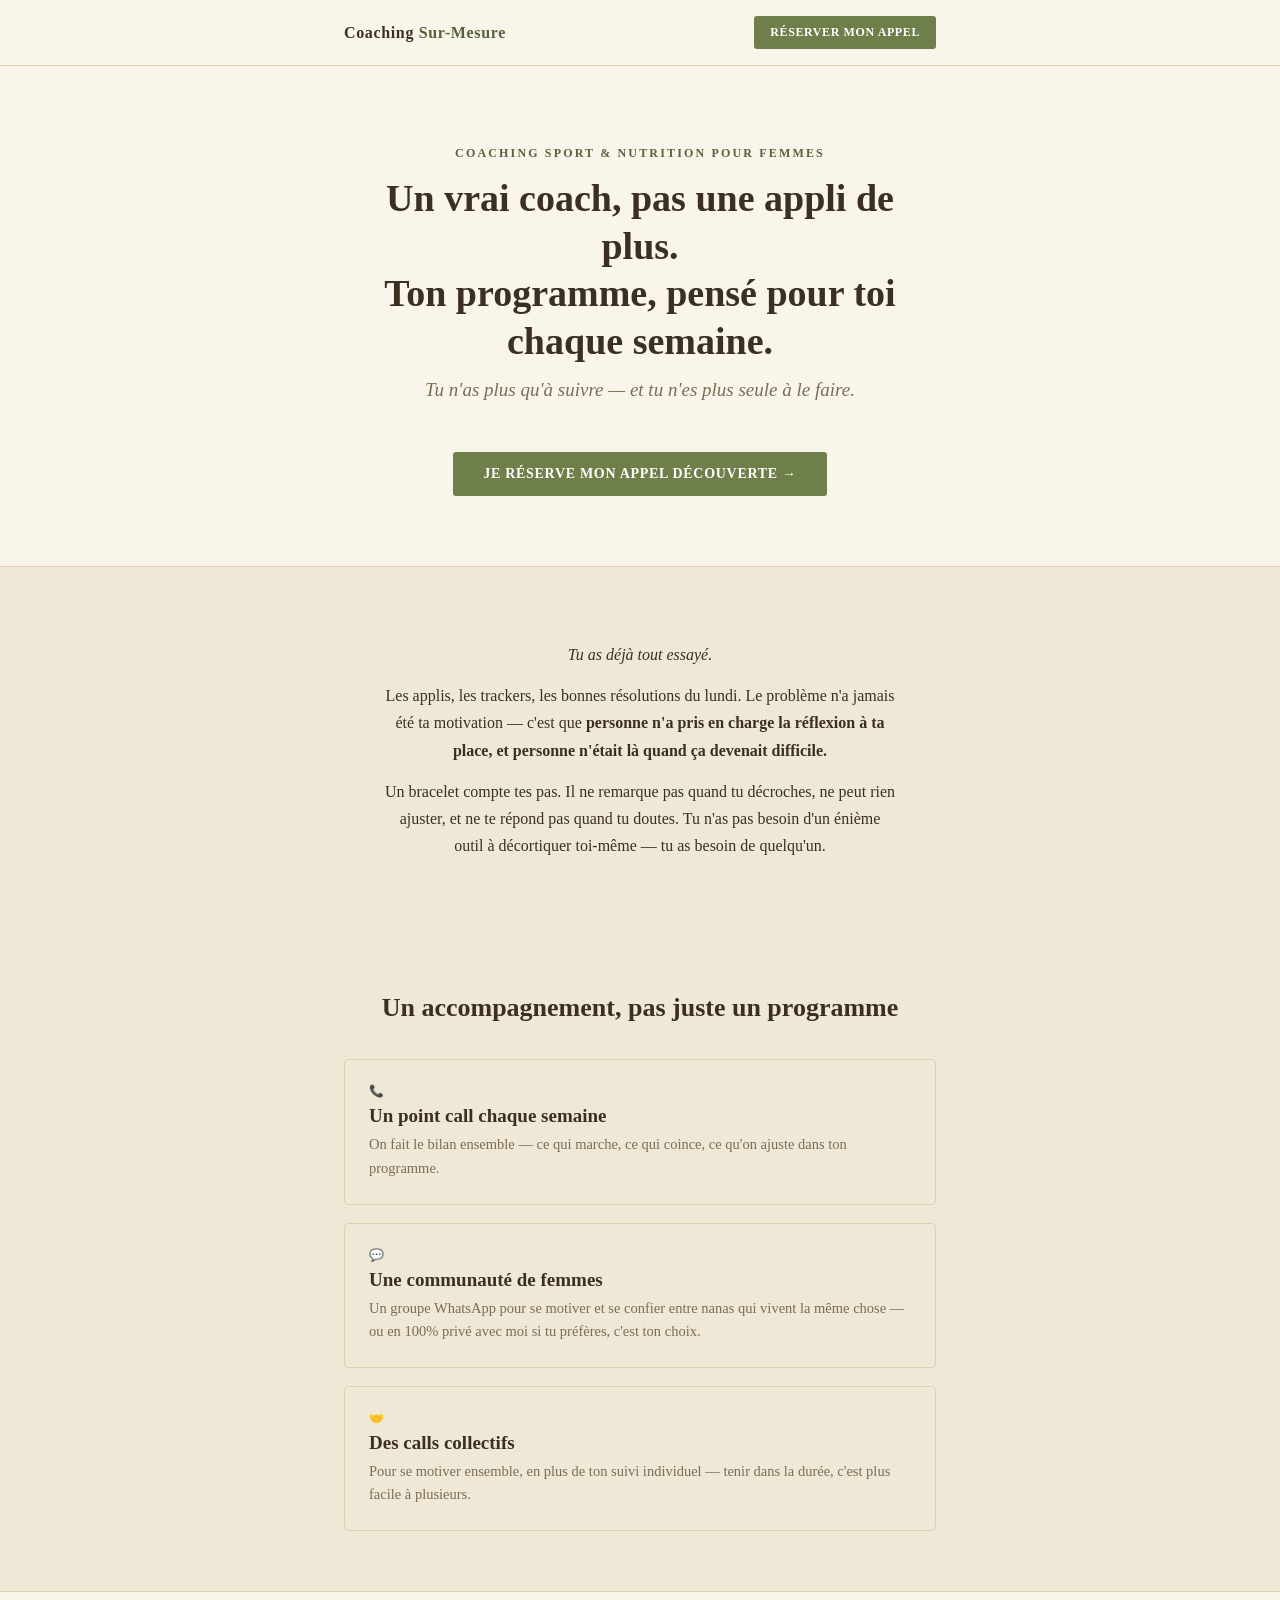
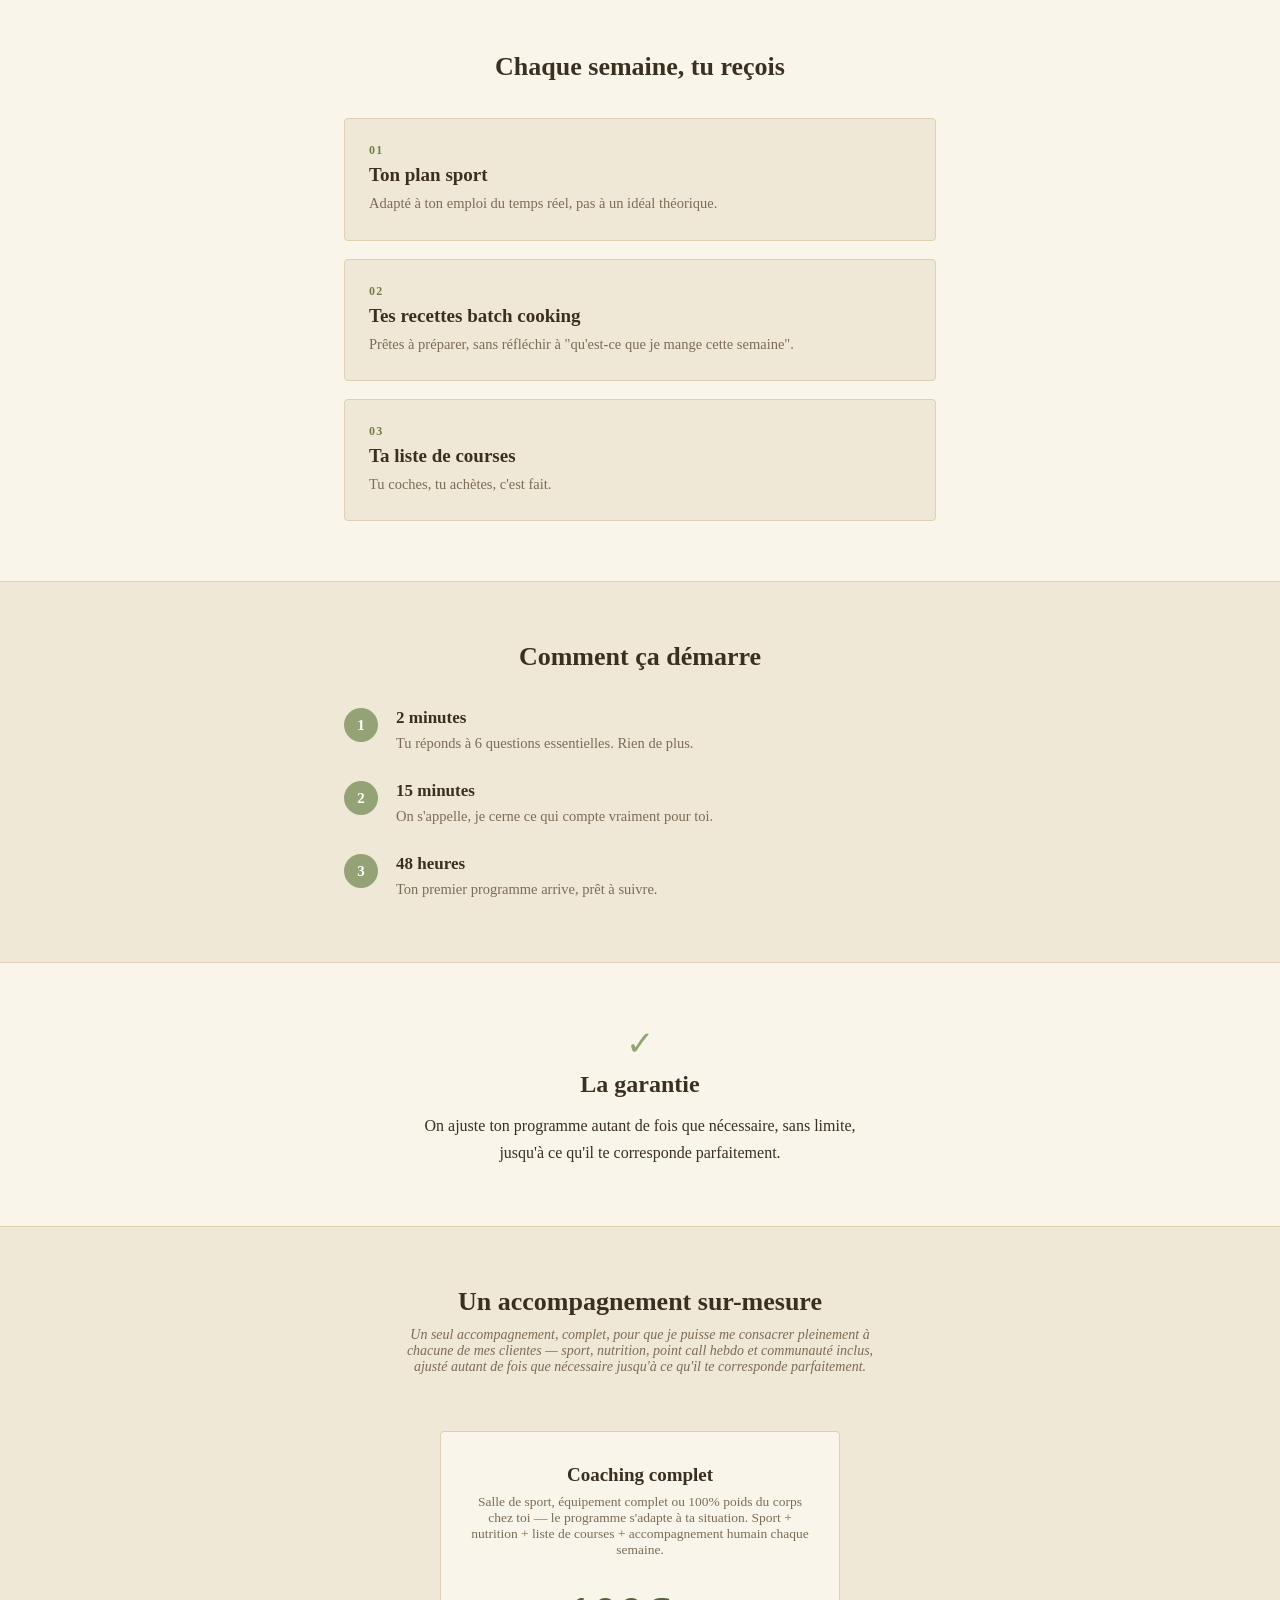
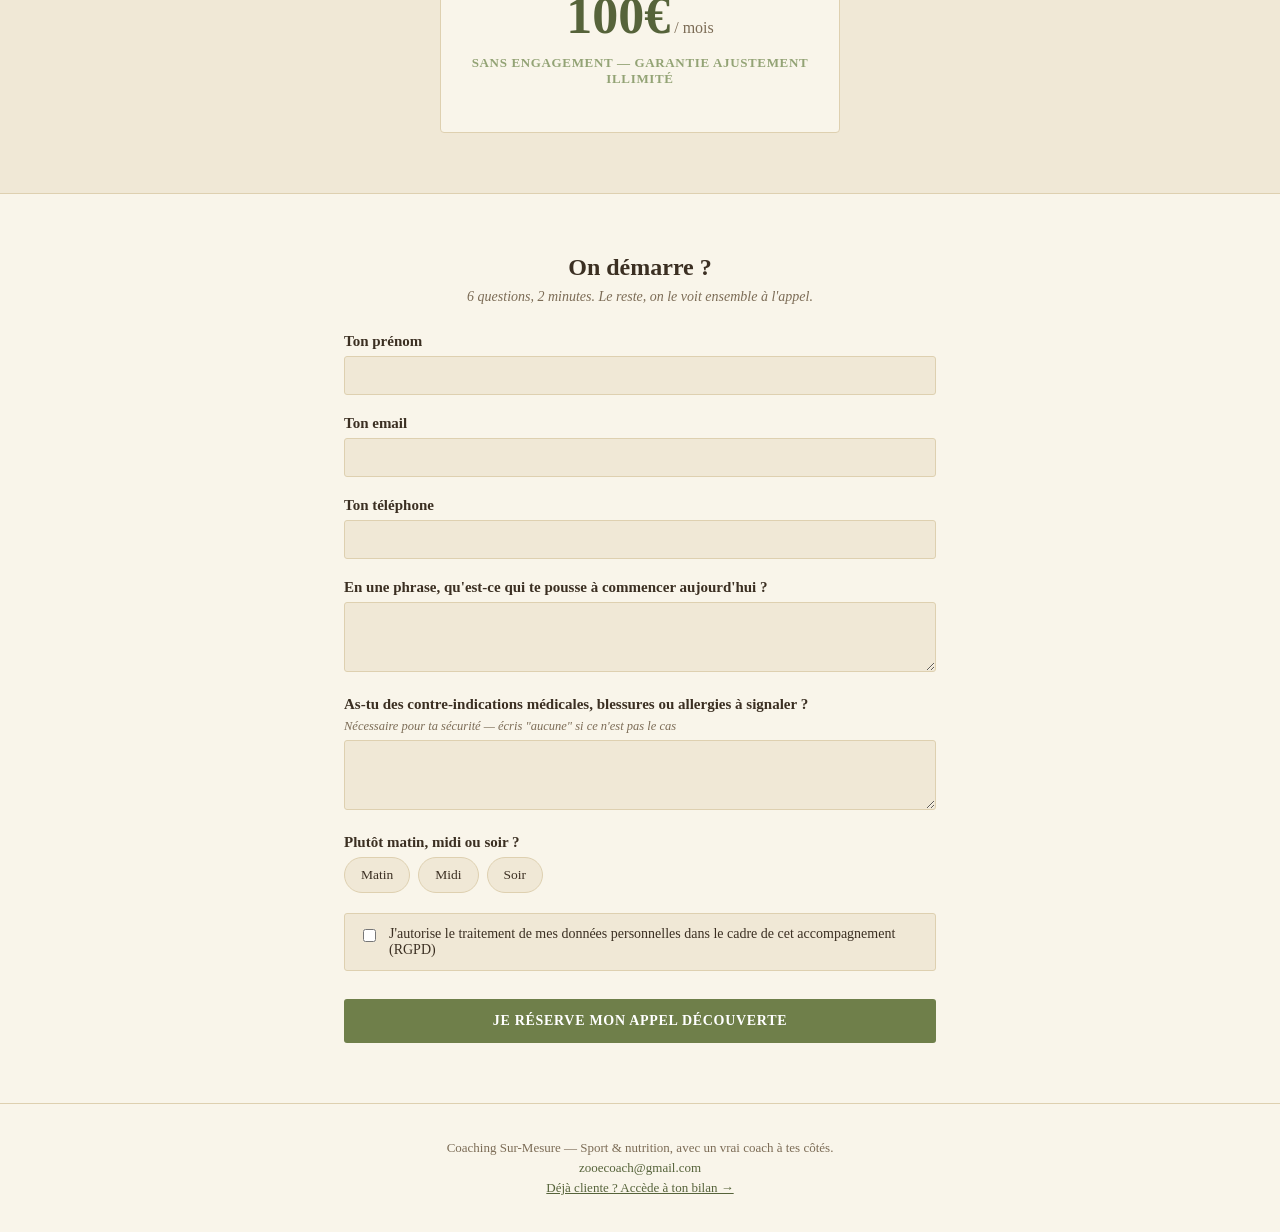
==== commit d782f056: "Ne garder qu'une seule offre à 100€/mois — engagement total sur un accompagnement complet plutôt que" ====
--- a/index.html
+++ b/index.html
@@ -121,22 +121,13 @@
 <section class="pricing">
   <div class="wrap section-pad">
     <h2>Un accompagnement sur-mesure</h2>
-    <p class="pricing-sub">Deux formules, le même suivi hebdomadaire complet, ajusté autant de fois que nécessaire jusqu'à ce qu'il te corresponde parfaitement.</p>
-    <div class="pricing-grid">
+    <p class="pricing-sub">Un seul accompagnement, complet, pour que je puisse me consacrer pleinement à chacune de mes clientes — sport, nutrition, point call hebdo et communauté inclus, ajusté autant de fois que nécessaire jusqu'à ce qu'il te corresponde parfaitement.</p>
+    <div class="pricing-grid pricing-grid-single">
       <div class="card price-card">
         <h3>Coaching complet</h3>
-        <p class="price-card-desc">Salle de sport ou équipement complet, programme sport + nutrition + liste de courses.</p>
+        <p class="price-card-desc">Salle de sport, équipement complet ou 100% poids du corps chez toi — le programme s'adapte à ta situation. Sport + nutrition + liste de courses + accompagnement humain chaque semaine.</p>
         <div class="price-tag">
           <span class="price-amount">100€</span>
-          <span class="price-period">/ mois</span>
-        </div>
-        <p class="price-note">Sans engagement — garantie ajustement illimité</p>
-      </div>
-      <div class="card price-card">
-        <h3>Coaching à la maison</h3>
-        <p class="price-card-desc">Zéro salle, zéro matériel obligatoire — un programme 100% poids du corps pensé pour s'entraîner chez toi, plus accessible.</p>
-        <div class="price-tag">
-          <span class="price-amount">50€</span>
           <span class="price-period">/ mois</span>
         </div>
         <p class="price-note">Sans engagement — garantie ajustement illimité</p>
--- a/styles.css
+++ b/styles.css
@@ -105,6 +105,7 @@
 .pricing-sub{ font-size:14px; color:var(--ink-light); font-style:italic; margin-top:10px; max-width:480px; margin-left:auto; margin-right:auto; }
 .pricing-grid{ display:grid; grid-template-columns:1fr 1fr; gap:24px; max-width:760px; margin:36px auto 0; }
 @media (max-width:640px){ .pricing-grid{ grid-template-columns:1fr; } }
+.pricing-grid-single{ grid-template-columns:1fr; max-width:400px; }
 .price-card{ margin-top:0; }
 .price-card h3{ font-size:19px; }
 .price-card-desc{ font-size:13.5px; color:var(--ink-light); margin-top:8px; min-height:42px; }
@@ -191,6 +192,7 @@
 .plan-day{ background:var(--cream-light); border:1px solid var(--line); border-radius:4px; padding:20px 22px; margin-bottom:14px; }
 .plan-day h3{ font-size:17px; margin-bottom:2px; }
 .plan-day .day-meta{ font-size:12.5px; color:var(--ink-light); font-style:italic; margin-bottom:12px; }
+.plan-table-wrap{ overflow-x:auto; }
 .plan-table{ width:100%; border-collapse:collapse; font-size:13.5px; }
 .plan-table th{ text-align:left; font-size:11px; text-transform:uppercase; letter-spacing:0.04em; color:var(--ink-light); padding:6px 8px; border-bottom:1px solid var(--line); }
 .plan-table td{ padding:7px 8px; border-bottom:1px dashed var(--line); }
